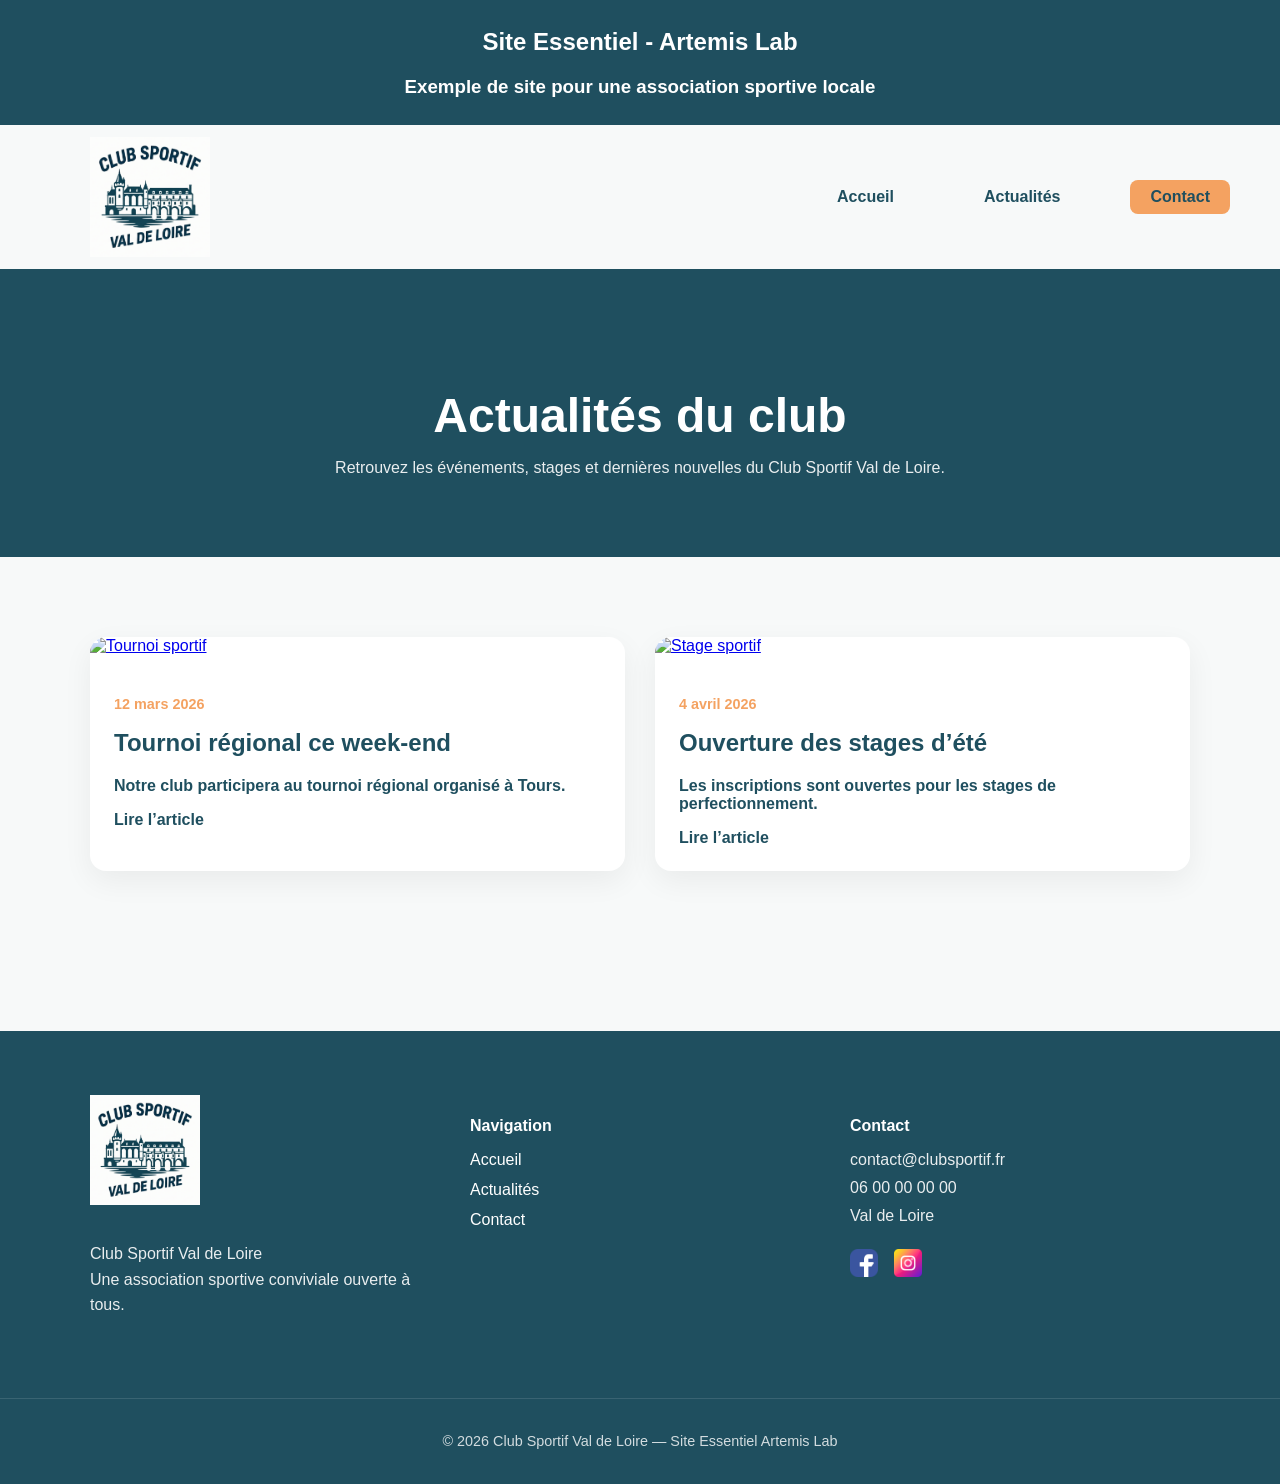
==== actualites.html @ 9b96010f "First commit" ====
<!doctype html>
<html lang="fr">
  <head>
    <meta charset="UTF-8" />
    <meta name="viewport" content="width=device-width, initial-scale=1.0" />
    <link rel="stylesheet" href="styles/style.css" />
    <link rel="stylesheet" href="styles/actualites.css" />
    <title>Actualités - Site Essentiel - Artemis Lab</title>
  </head>
  <body>
    <div class="website-banner">
      <h2>Site Essentiel - Artemis Lab</h2>
      <h3>Exemple de site pour une association sportive locale</h3>
    </div>
    <header>
      <!-- NAVBAR -->
      <nav class="navbar">
        <a href="index.html" aria-label="Accueil - Club Sportif Val de Loire" class="logo">
          <img src="assets/logo/logo-canoe-navbar.png" alt="Logo Club Sportif Val de Loire" />
        </a>

        <ul class="nav-list">
          <li class="nav-item"><a href="index.html">Accueil</a></li>
          <li class="nav-item"><a href="actualites.html">Actualités</a></li>
          <li class="nav-item">
            <a href="contact.html" class="nav-contact">Contact</a>
          </li>
        </ul>
      </nav>
    </header>
    <main>
      <section class="page-hero">
        <div class="container">
          <h1>Actualités du club</h1>

          <p>Retrouvez les événements, stages et dernières nouvelles du Club Sportif Val de Loire.</p>
        </div>
      </section>

      <section class="news-section">
        <div class="container">
          <div class="news-grid">
            <article class="news-card">
                <a href="#">
              <img src="assets/images/news-1.jpg" alt="Tournoi sportif" />
              <div class="news-content">
                <span class="news-date">12 mars 2026</span>
                <h2>Tournoi régional ce week-end</h2>
                <p>Notre club participera au tournoi régional organisé à Tours.</p>
                <span>Lire l’article</span></a>
              </div>
            </article>

            <article class="news-card">
                 <a href="#">
              <img src="assets/images/news-2.jpg" alt="Stage sportif" />
              <div class="news-content">
                <span class="news-date">4 avril 2026</span>
                <h2>Ouverture des stages d’été</h2>
                <p>Les inscriptions sont ouvertes pour les stages de perfectionnement.</p>
                <span>Lire l’article</span></a>
              </div>
            </article>
          </div>
        </div>
      </section>
    </main>
    <!-- FOOTER -->
    <footer class="site-footer">
      <div class="container footer-container">
        <div class="footer-brand">
          <img src="assets/logo/logo-canoe-navbar.png" alt="Logo Club Sportif Val de Loire" />

          <p>
            Club Sportif Val de Loire<br />
            Une association sportive conviviale ouverte à tous.
          </p>
        </div>

        <div class="footer-links">
          <h4>Navigation</h4>

          <ul>
            <li><a href="index.html">Accueil</a></li>
            <li><a href="actualites.html">Actualités</a></li>
            <li><a href="contact.html">Contact</a></li>
          </ul>
        </div>

        <div class="footer-contact">
          <h4>Contact</h4>
          <p>contact@clubsportif.fr</p>
          <p>06 00 00 00 00</p>
          <p>Val de Loire</p>
          <div class="footer-socials">
            <a href="#" aria-label="Facebook du club">
              <img src="assets/social medias/Fb.png" alt="Icône Facebook" />
            </a>

            <a href="#" aria-label="Instagram du club">
              <img src="assets/social medias/insta.png" alt="Icône Instagram" />
            </a>
          </div>
        </div>
      </div>
      <div class="footer-bottom">
        <p>&copy; <span id="current-year"></span> Club Sportif Val de Loire — Site Essentiel Artemis Lab</p>
      </div>
    </footer>
    <script>
      document.getElementById("current-year").textContent = new Date().getFullYear();
    </script>
  </body>
</html>
---- styles/style.css ----
body {
  margin: 0;
  padding: 0;
  font-family: Arial, sans-serif;
  box-sizing: border-box;
  background-color: var(--bg-light);
}

:root {
  --primary: #1f4f5f; /* bleu du logo */
  --secondary: #2fae8f; /* vert léger (optionnel) */
  --accent: #f4a261; /* bouton */
  --bg-light: #f7f9f9;
  --text: #333;
}

.container {
  width: min(1100px, 90%);
  margin: 0 auto;
}

section {
  padding: 5rem 0;
}

.about,
.activities,
.gallery {
  background: white;
  border-radius: 16px;
}

/* Banner */
.website-banner {
  background-color: var(--primary);
  color: white;
  padding: 0.5rem;
  text-align: center;
}

.website-banner p {
  margin: 0.5rem 0;
}

/* Navbar */
.navbar {
  display: flex;
  justify-content: space-between;
  align-items: center;
  padding: 12px 50px;
  text-decoration: none;
  background-color: var(--bg-light);
  color: var(--primary);
  margin: 0 auto;
}

.nav-list {
  list-style: none;
  display: flex;
  gap: 50px;
  margin: 0;
  padding: 0;
  align-items: center;
  flex: 1;
  justify-content: flex-end;
  max-width: 1200px;
}

.logo {
  display: inline-block;
  max-width: 120px;
  height: auto;
  align-items: center;
  padding: 0 40px;
}

.logo img {
  max-width: 100%;
  max-height: 100%;
  display: block;
  height: auto;
}

.nav-item a {
  text-decoration: none;
  color: var(--primary);
  font-weight: bold;
  padding: 8px 20px;
  transition: 0.2s ease;
}
.nav-item a:hover,
.nav-item a:focus-visible {
  color: var(--accent);
  transform: scale(1.05);
}

.nav-contact {
  display: inline-block;
  background-color: var(--accent);
  color: white;
  padding: 12px 30px;
  border-radius: 8px;
  text-decoration: none;
  font-weight: bold;
  transition:
    background-color 0.3s ease,
    transform 0.2s ease;
}

/* Hero Section */
.hero-section {
  text-align: center;
  justify-content: center;
  background-color: var(--primary);
}

.hero-image {
  width: 100%;
  height: 100%;
  position: relative;
  overflow: hidden;
}

.hero-image img {
  width: 100%;
  height: 100%;
  object-fit: cover;
  display: block;
}

.hero-text {
  background: white;
  max-width: 900px;
  margin: -40px auto 0 auto;
  position: relative;
  z-index: 2;
  padding: 2rem;
  border-radius: 16px;
  box-shadow: 0 10px 30px rgba(0, 0, 0, 0.08);
  text-align: center;
}

.hero-section h2 {
  color: var(--primary);
}

.cta-section {
  margin-top: 1rem;
}

.cta-button {
  display: inline-block;
  background-color: var(--accent);
  color: white;
  padding: 12px 30px;
  border-radius: 8px;
  text-decoration: none;
  font-weight: bold;
  transition:
    background-color 0.3s ease,
    transform 0.2s ease;
}

.cta-button:hover,
.cta-button:focus-visible {
  background-color: var(--primary);
  transform: scale(1.05);
}

/* About Section */
.about {
  background-color: white;
}

/* Activity Cards */

.activities {
  background-color: #eef4f4;
}

.activities-grid {
  display: grid;
  grid-template-columns: repeat(auto-fit, minmax(250px, 1fr));
  gap: 20px;
}

.activity-card {
  background: white;
  border-radius: 16px;
  padding: 2rem;
  box-shadow: 0 8px 20px rgba(0, 0, 0, 0.05);
  border-top: 4px solid var(--accent);
  transition: transform 0.2s ease;
}

.activities h4 {
  margin-top: 0;
  color: var(--primary);
}

.activities-cta {
  margin-top: 3rem;
  background: var(--primary);
  color: white;
  padding: 1.6rem;
  border-radius: 16px;
  text-align: center;
}

.cta-activity-button {
  display: inline-block;
  background-color: var(--accent);
  color: white;
  padding: 12px 30px;
  border-radius: 8px;
  text-decoration: none;
  font-weight: bold;
  transition:
    background-color 0.3s ease,
    transform 0.2s ease;
}

.cta-activity-button:hover,
.cta-activity-button:focus-visible {
  background-color: var(--secondary);
  transform: scale(1.05);
}

.cta-text {
  font-size: 1.2rem;
  margin-bottom: 1rem;
  padding: 0 1.5rem;
}

/* Gallery */
.gallery {
  background-color: white;
}

.image-grid {
  display: grid;
  grid-template-columns: repeat(auto-fit, minmax(250px, 1fr));
  gap: 20px;
}

.image-grid img {
  border-radius: 12px;
  box-shadow: 0 5px 15px rgba(0, 0, 0, 0.08);
}

.gallery-image {
  width: 100%;
  height: auto;
  object-fit: cover;
}

/* Footer */
.site-footer {
  background-color: var(--primary);
  color: white;
  margin-top: 5rem;
}

.footer-container {
  display: grid;
  grid-template-columns: repeat(auto-fit, minmax(220px, 1fr));
  gap: 40px;
  padding: 4rem 0;
}

.footer-brand img {
  max-width: 110px;
  margin-bottom: 1rem;
}

.footer-brand p {
  line-height: 1.6;
  opacity: 0.9;
}

.footer-links h4,
.footer-contact h4 {
  margin-bottom: 1rem;
  color: white;
}

.footer-links ul {
  list-style: none;
  padding: 0;
  margin: 0;
}

.footer-links li {
  margin-bottom: 12px;
}

.footer-links a {
  color: white;
  text-decoration: none;
  transition: opacity 0.2s ease;
}

.footer-links a:hover {
  opacity: 0.7;
}

.footer-links a::after {
  content: " →";
  opacity: 0;
  transition: 0.2s ease;
}

.footer-links a:hover::after {
  opacity: 1;
}

.footer-contact p {
  margin: 0 0 10px;
  opacity: 0.9;
}

.footer-socials {
  display: flex;
  gap: 16px;
  margin-top: 1.5rem;
}

.footer-socials img {
  width: 28px;
  height: 28px;
  transition:
    transform 0.2s ease,
    opacity 0.2s ease;
}

.footer-socials a:hover img {
  transform: translateY(-2px);
  opacity: 0.8;
}

.footer-bottom {
  border-top: 1px solid rgba(255, 255, 255, 0.15);
  text-align: center;
  padding: 1.25rem;
  font-size: 0.9rem;
  opacity: 0.8;
}

/* Responsive */

@media (max-width: 768px) {
  .navbar {
    flex-direction: column;
    gap: 10px;
  }

  .nav-list {
    flex-direction: column;
    align-items: center;
  }
}
---- styles/actualites.css ----
.page-hero {
  background: var(--primary);
  color: white;
  padding: 5rem 0;
  text-align: center;
}

.page-hero h1 {
  font-size: 3rem;
  margin-bottom: 1rem;
}

.page-hero p {
  max-width: 700px;
  margin: 0 auto;
  opacity: 0.9;
}

.news-section {
  padding: 5rem 0;
}

.news-grid {
  display: grid;
  grid-template-columns: repeat(auto-fit, minmax(320px, 1fr));
  gap: 30px;
}

.news-card {
  background: white;
  border-radius: 16px;
  overflow: hidden;
  box-shadow: 0 10px 30px rgba(0, 0, 0, 0.06);
  transition: transform 0.2s ease;
}

.news-card:hover {
  transform: translateY(-4px);
}

.news-card img {
  width: 100%;
  height: 220px;
  object-fit: cover;
}

.news-content {
  padding: 1.5rem;
}

.news-date {
  color: var(--accent);
  font-weight: bold;
  font-size: 0.9rem;
}

.news-content h2 {
  margin-top: 1rem;
}

.news-content a {
  display: inline-block;
  margin-top: 1rem;
  color: var(--primary);
  font-weight: bold;
  text-decoration: none;
}
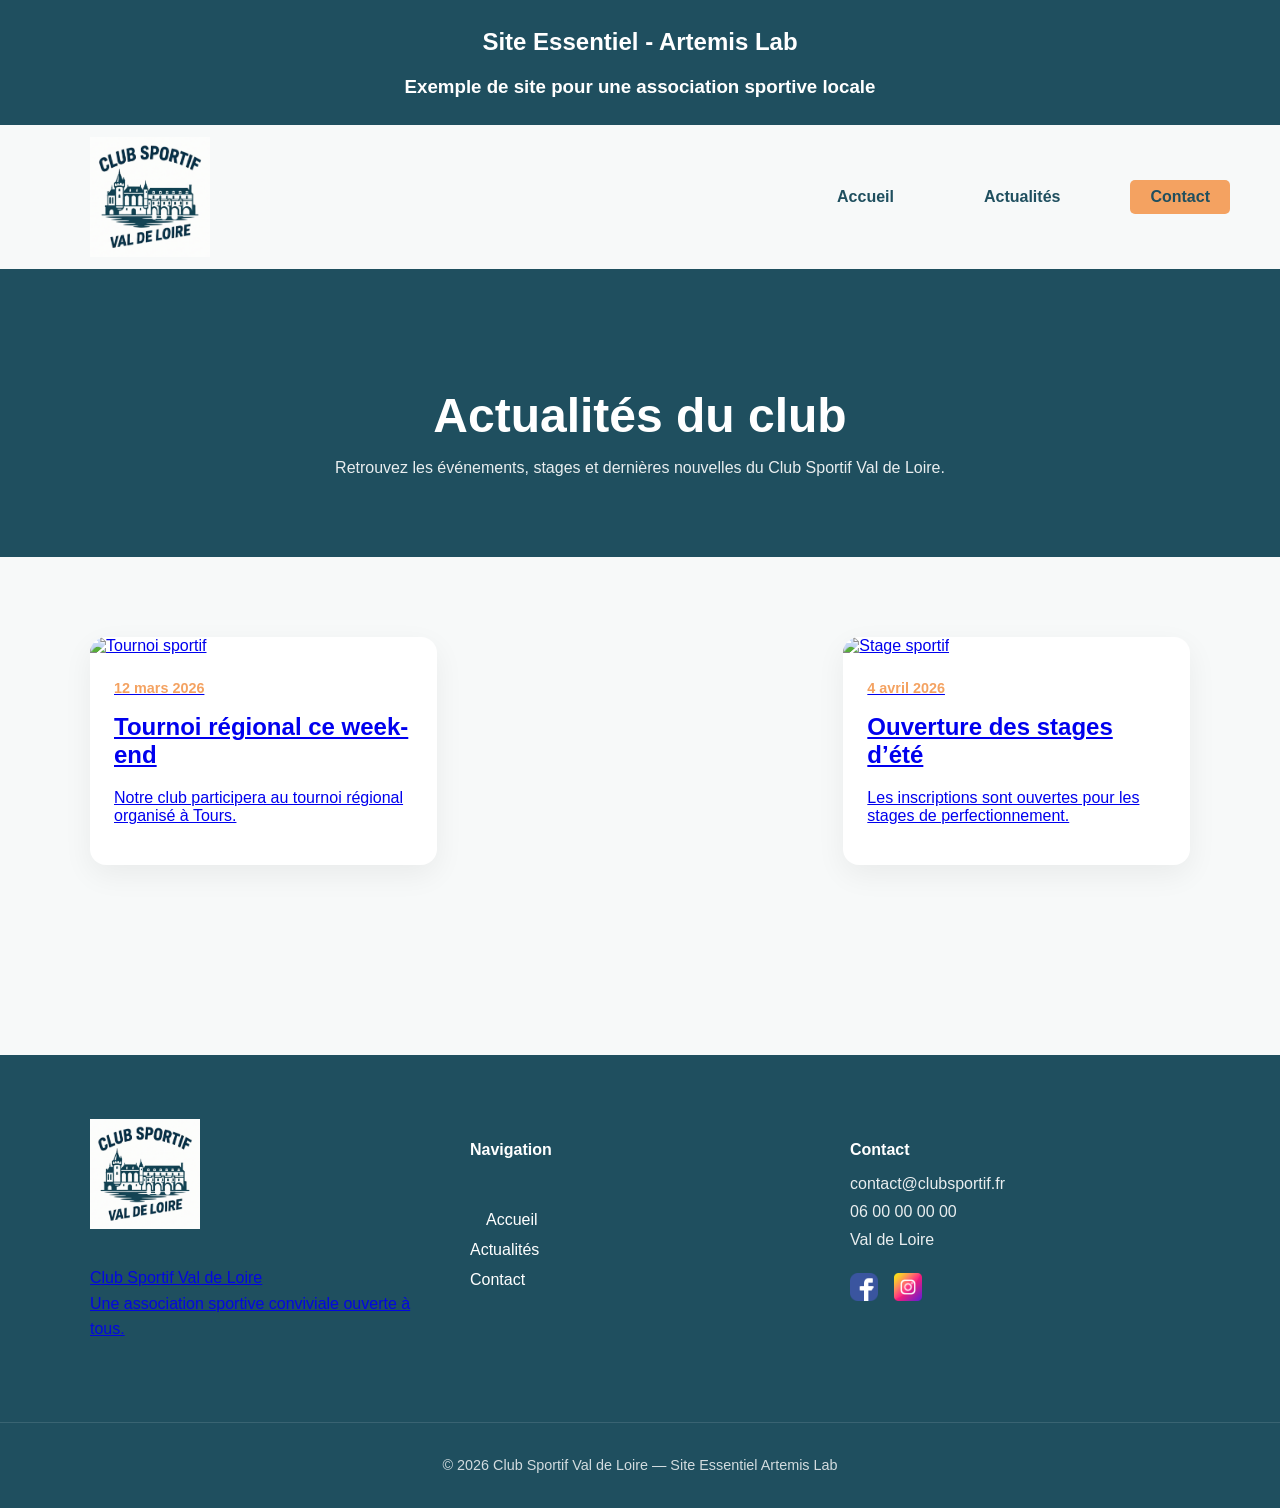
==== commit 98791d98: "gallery and actualites.html corrected" ====
--- a/actualites.html
+++ b/actualites.html
@@ -42,23 +42,21 @@
           <div class="news-grid">
             <article class="news-card">
                 <a href="#">
-              <img src="assets/images/news-1.jpg" alt="Tournoi sportif" />
+              <img src="assets/images/canoe-cup.png" alt="Tournoi sportif" />
               <div class="news-content">
                 <span class="news-date">12 mars 2026</span>
                 <h2>Tournoi régional ce week-end</h2>
                 <p>Notre club participera au tournoi régional organisé à Tours.</p>
-                <span>Lire l’article</span></a>
               </div>
             </article>
 
             <article class="news-card">
                  <a href="#">
-              <img src="assets/images/news-2.jpg" alt="Stage sportif" />
+              <img src="assets/images/canoe-training.png" alt="Stage sportif" />
               <div class="news-content">
                 <span class="news-date">4 avril 2026</span>
                 <h2>Ouverture des stages d’été</h2>
                 <p>Les inscriptions sont ouvertes pour les stages de perfectionnement.</p>
-                <span>Lire l’article</span></a>
               </div>
             </article>
           </div>
--- a/styles/style.css
+++ b/styles/style.css
@@ -99,7 +99,7 @@
   background-color: var(--accent);
   color: white;
   padding: 12px 30px;
-  border-radius: 8px;
+  border-radius: 5px;
   text-decoration: none;
   font-weight: bold;
   transition:
@@ -248,10 +248,33 @@
   box-shadow: 0 5px 15px rgba(0, 0, 0, 0.08);
 }
 
+.image-card {
+  position: relative;
+  overflow: hidden;
+}
+
 .gallery-image {
+  display: block;
   width: 100%;
   height: auto;
-  object-fit: cover;
+}
+
+.image-caption {
+  position: absolute;
+  bottom: 0;
+  left: 0;
+  width: 100%;
+  margin: 0;
+  padding: 1rem;
+  color: white;
+  background: rgba(0, 0, 0, 0.6);
+
+  transform: translateY(100%);
+  transition: transform 0.3s ease;
+}
+
+.image-card:hover .image-caption {
+  transform: translateY(0);
 }
 
 /* Footer */
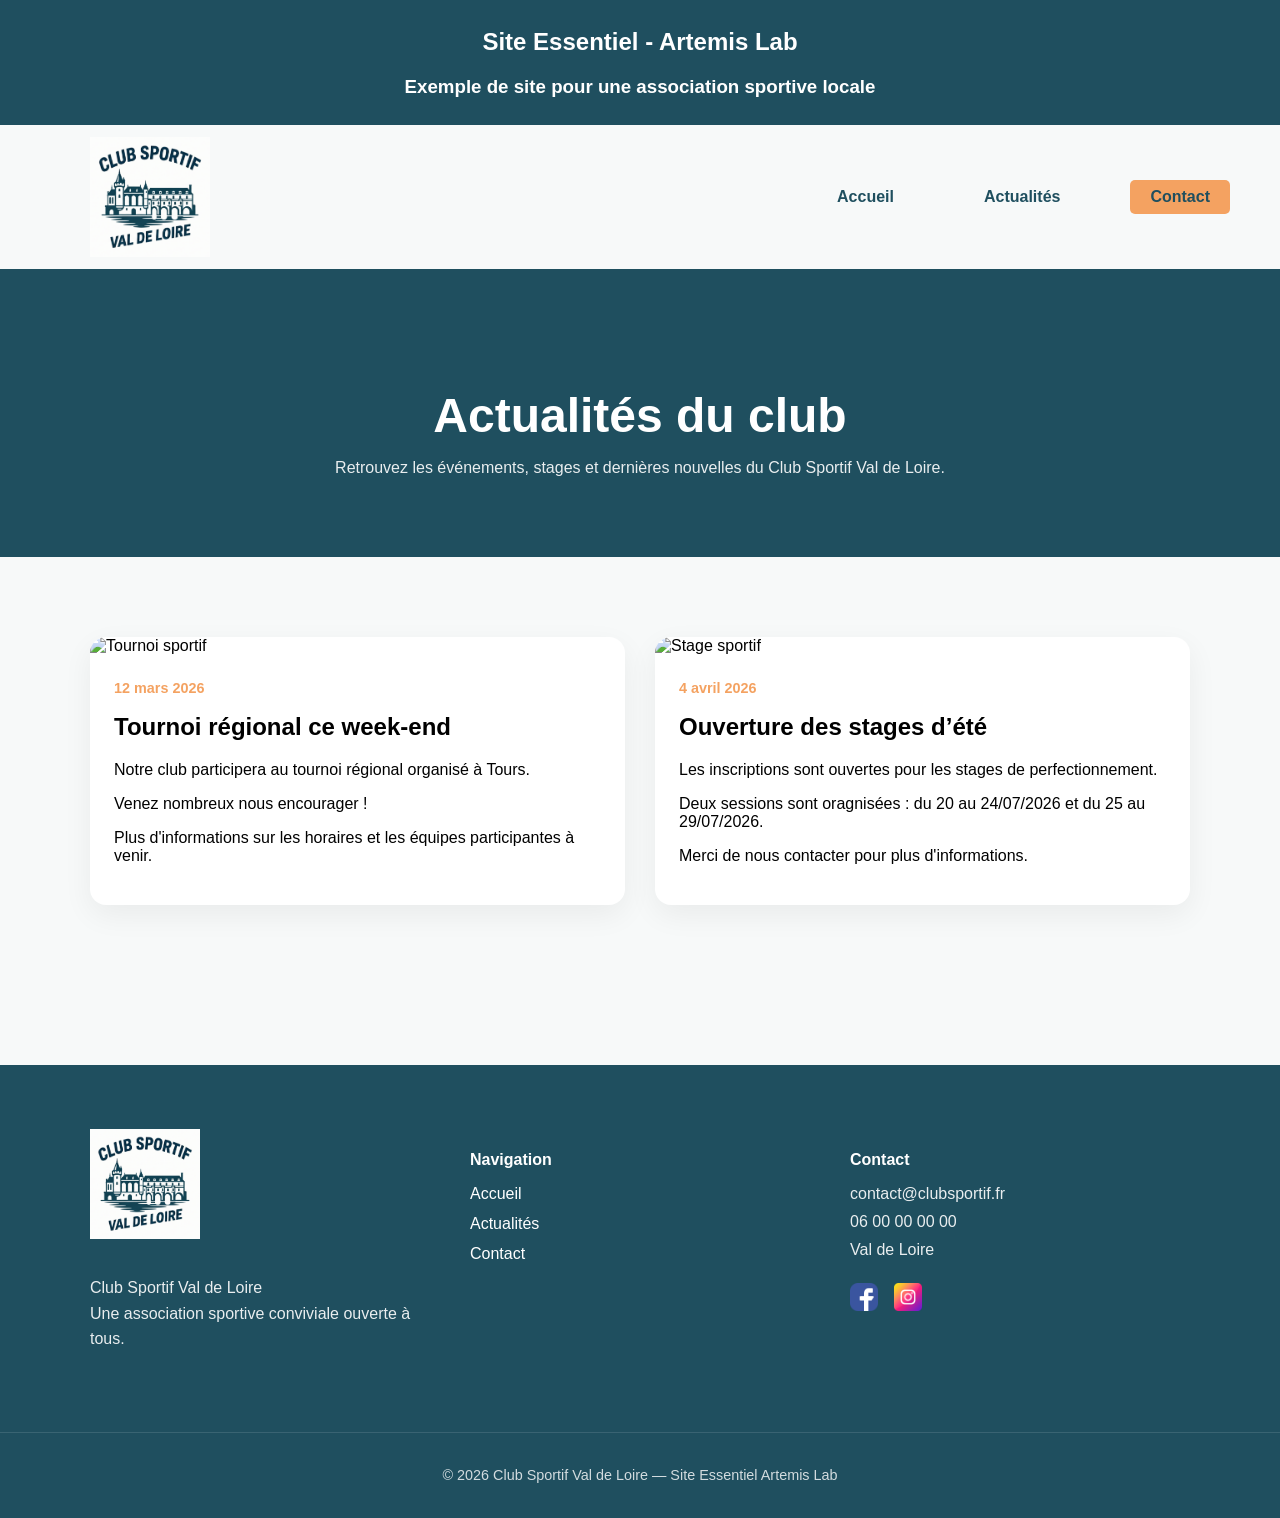
==== commit 903e552a: "contact page corrected" ====
--- a/actualites.html
+++ b/actualites.html
@@ -41,22 +41,26 @@
         <div class="container">
           <div class="news-grid">
             <article class="news-card">
-                <a href="#">
               <img src="assets/images/canoe-cup.png" alt="Tournoi sportif" />
               <div class="news-content">
                 <span class="news-date">12 mars 2026</span>
                 <h2>Tournoi régional ce week-end</h2>
                 <p>Notre club participera au tournoi régional organisé à Tours.</p>
+                <p>Venez nombreux nous encourager !</p>
+                <p>Plus d'informations sur les horaires et les équipes participantes à venir.</p>
               </div>
             </article>
 
             <article class="news-card">
-                 <a href="#">
               <img src="assets/images/canoe-training.png" alt="Stage sportif" />
               <div class="news-content">
                 <span class="news-date">4 avril 2026</span>
                 <h2>Ouverture des stages d’été</h2>
-                <p>Les inscriptions sont ouvertes pour les stages de perfectionnement.</p>
+                <p>
+                  Les inscriptions sont ouvertes pour les stages de perfectionnement. </p>
+                  <p>Deux sessions sont oragnisées : du 20 au 24/07/2026 et du 25 au 29/07/2026.</p>
+                  <p>Merci de nous contacter pour plus d'informations.</p>
+                </p>
               </div>
             </article>
           </div>
--- a/styles/style.css
+++ b/styles/style.css
@@ -162,7 +162,9 @@
 }
 
 .cta-button:hover,
-.cta-button:focus-visible {
+.cta-button:focus-visible,
+.nav-contact:hover,
+.nav-contact:focus-visible {
   background-color: var(--primary);
   transform: scale(1.05);
 }
@@ -277,6 +279,49 @@
   transform: translateY(0);
 }
 
+/* Contact page */
+
+.contact {
+  max-width: 600px;
+  margin: 40px auto;
+  background: white;
+  padding: 2rem;
+  border-radius: 16px;
+  box-shadow: 0 10px 30px rgba(0, 0, 0, 0.08);
+}
+
+.contact-form {
+  display: flex;
+  flex-direction: column;
+  gap: 15px;
+  max-width: 400px;
+  margin: 0 auto;
+}
+
+.contact-button {
+  display: inline-block;
+  background-color: var(--accent);
+  color: white;
+  padding: 12px 30px;
+  border-radius: 8px;
+  text-decoration: none;
+  font-weight: bold;
+  transition:
+    background-color 0.3s ease,
+    transform 0.2s ease;
+}
+
+.contact-button:hover,
+.contact-button:focus-visible {
+  background-color: var(--primary);
+  transform: scale(1.05);
+}
+
+.info {
+  margin-top: 2rem;
+  text-align: center;
+}
+
 /* Footer */
 .site-footer {
   background-color: var(--primary);
--- a/styles/actualites.css
+++ b/styles/actualites.css
@@ -30,6 +30,7 @@
   background: white;
   border-radius: 16px;
   overflow: hidden;
+  color: inherit;
   box-shadow: 0 10px 30px rgba(0, 0, 0, 0.06);
   transition: transform 0.2s ease;
 }
